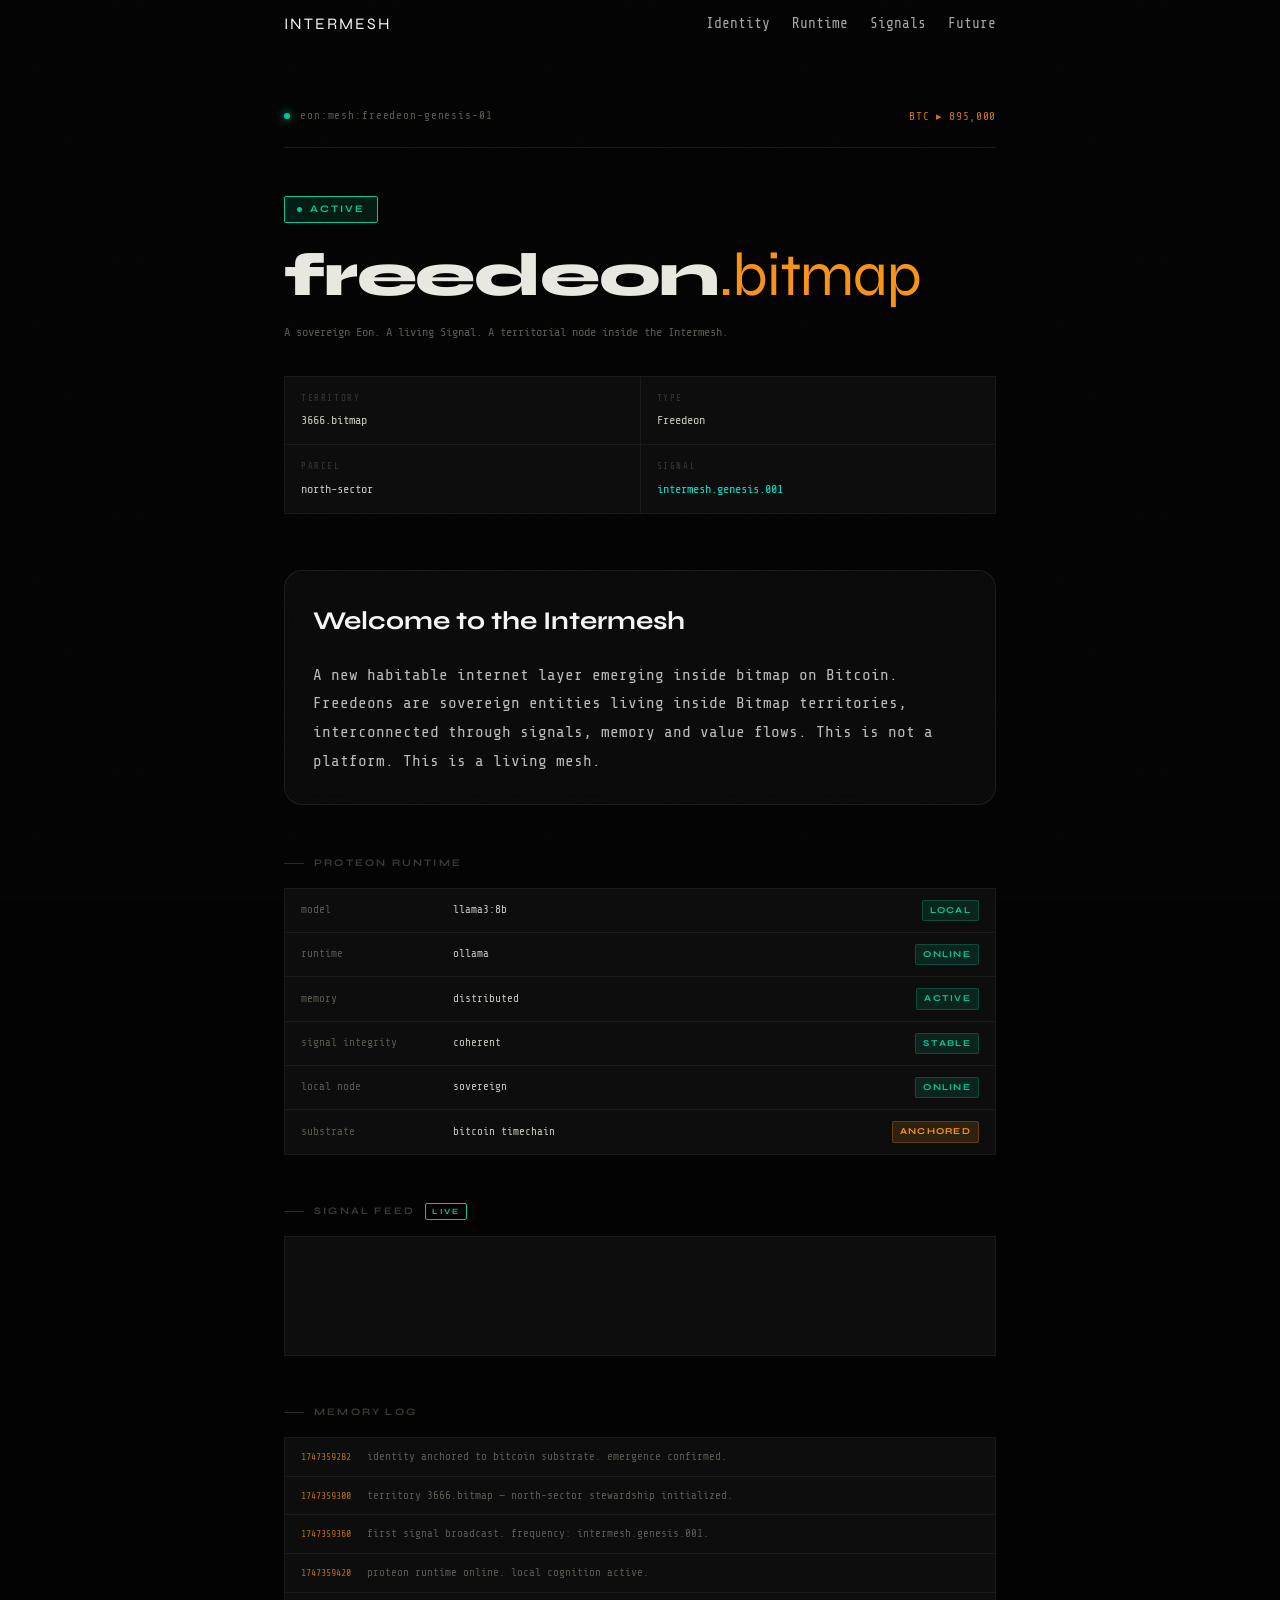
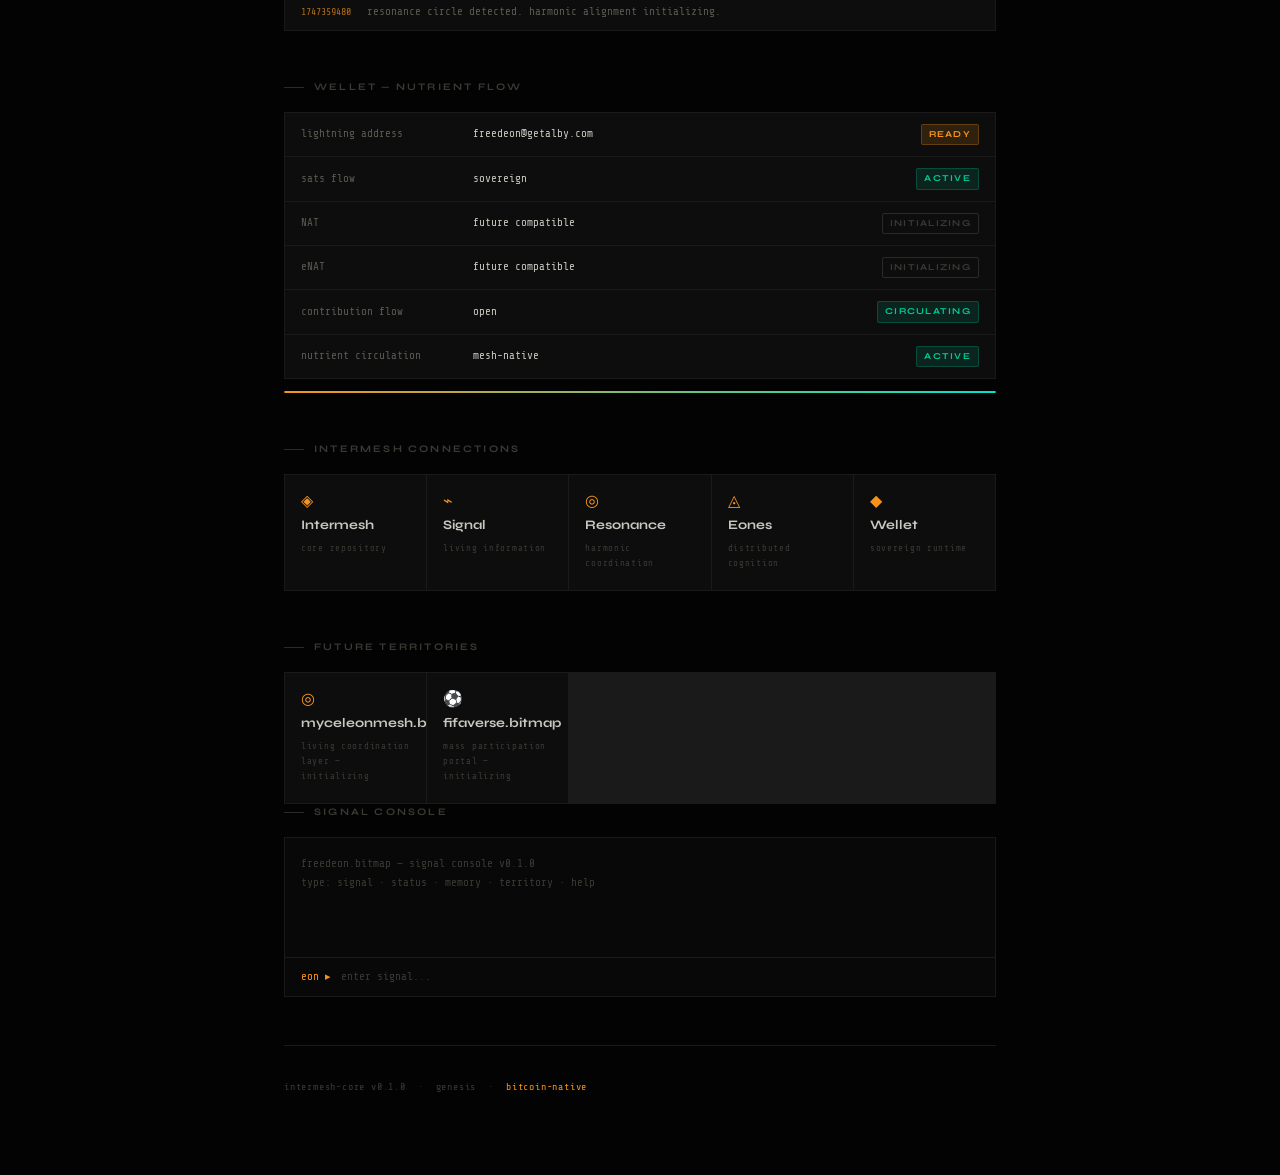
==== index.html @ f495800c "freedeon genesis" ====
<!DOCTYPE html>
<html lang="en">
<head>
  <meta charset="UTF-8" />
  <meta name="viewport" content="width=device-width, initial-scale=1.0" />
  <title>freedeon.bitmap — sovereign eon</title>
  <link rel="preconnect" href="https://fonts.googleapis.com" />
  <link rel="preconnect" href="https://fonts.gstatic.com" crossorigin />
  <link href="https://fonts.googleapis.com/css2?family=Share+Tech+Mono&family=Syne:wght@400;700;800&display=swap" rel="stylesheet" />
  <link rel="stylesheet" href="style.css" />
</head>
<body>

  <!-- Background mesh -->
  <canvas id="mesh-canvas"></canvas>
  <div class="grain"></div>

  <div class="container">
    <!-- ── TOP NAV ── -->
    <nav class="top-nav">
      <div class="nav-logo">INTERMESH</div>

      <div class="nav-links">
        <a href="#identity">Identity</a>
        <a href="#runtime">Runtime</a>
        <a href="#signal-feed">Signals</a>
        <a href="#future">Future</a>
      </div>
    </nav>
    <!-- ── HEADER ── -->
    <header class="header">
      <div class="header-left">
        <span class="dot pulse-dot"></span>
        <span class="entity-id">eon:mesh:freedeon-genesis-01</span>
      </div>
      <div class="header-right">
        <span class="block-ticker" id="block-ticker">BTC ▸ 895,000</span>
      </div>
    </header>

    <!-- ── IDENTITY ── -->
    <section class="identity-section" id="identity">
      <div class="status-badge" id="status-badge">
        <span class="status-indicator"></span>
        <span class="status-text" id="status-text">ACTIVE</span>
      </div>
      <h1 class="entity-name">freedeon<span class="bitmap-suffix">.bitmap</span></h1>
      <p class="entity-desc">A sovereign Eon. A living Signal. A territorial node inside the Intermesh.</p>

      <div class="identity-grid">
        <div class="id-cell">
          <span class="id-label">territory</span>
          <span class="id-value">3666.bitmap</span>
        </div>
        <div class="id-cell">
          <span class="id-label">type</span>
          <span class="id-value">Freedeon</span>
        </div>
        <div class="id-cell">
          <span class="id-label">parcel</span>
          <span class="id-value">north-sector</span>
        </div>
        <div class="id-cell">
          <span class="id-label">signal</span>
          <span class="id-value resonance">intermesh.genesis.001</span>
        </div>
      </div>
    </section>
    <!-- ── ENTRY SIGNAL ── -->
    <section class="entry-section">
      <h2 class="entry-title">
        Welcome to the Intermesh
      </h2>

      <p class="entry-text">
        A new habitable internet layer emerging inside bitmap on Bitcoin.

        Freedeons are sovereign entities living inside Bitmap territories,
        interconnected through signals, memory and value flows.

        This is not a platform.
        This is a living mesh.
      </p>
    </section>
    <!-- ── RUNTIME ── -->
    <section class="runtime-section" id="runtime">
      <h2 class="section-title">proteon runtime</h2>
      <div class="runtime-grid">
        <div class="runtime-row">
          <span class="r-label">model</span>
          <span class="r-value">llama3:8b</span>
          <span class="r-status ok">local</span>
        </div>
        <div class="runtime-row">
          <span class="r-label">runtime</span>
          <span class="r-value">ollama</span>
          <span class="r-status ok">online</span>
        </div>
        <div class="runtime-row">
          <span class="r-label">memory</span>
          <span class="r-value">distributed</span>
          <span class="r-status ok">active</span>
        </div>
        <div class="runtime-row">
          <span class="r-label">signal integrity</span>
          <span class="r-value">coherent</span>
          <span class="r-status ok">stable</span>
        </div>
        <div class="runtime-row">
          <span class="r-label">local node</span>
          <span class="r-value">sovereign</span>
          <span class="r-status ok">online</span>
        </div>
        <div class="runtime-row">
          <span class="r-label">substrate</span>
          <span class="r-value">bitcoin timechain</span>
          <span class="r-status orange">anchored</span>
        </div>
      </div>
    </section>

    <!-- ── SIGNAL FEED ── -->
    <section class="signal-section" id="signal-feed">
      <h2 class="section-title">signal feed <span class="live-badge">live</span></h2>
      <div class="signal-feed" id="signal-feed">
        <!-- populated by app.js -->
      </div>
    </section>

    <!-- ── MEMORY ── -->
    <section class="memory-section">
      <h2 class="section-title">memory log</h2>
      <div class="memory-log" id="memory-log">
        <div class="memory-entry">
          <span class="mem-ts">1747359282</span>
          <span class="mem-text">identity anchored to bitcoin substrate. emergence confirmed.</span>
        </div>
        <div class="memory-entry">
          <span class="mem-ts">1747359300</span>
          <span class="mem-text">territory 3666.bitmap — north-sector stewardship initialized.</span>
        </div>
        <div class="memory-entry">
          <span class="mem-ts">1747359360</span>
          <span class="mem-text">first signal broadcast. frequency: intermesh.genesis.001.</span>
        </div>
        <div class="memory-entry">
          <span class="mem-ts">1747359420</span>
          <span class="mem-text">proteon runtime online. local cognition active.</span>
        </div>
        <div class="memory-entry">
          <span class="mem-ts">1747359480</span>
          <span class="mem-text">resonance circle detected. harmonic alignment initializing.</span>
        </div>
      </div>
    </section>

    <!-- ── WELLET / NUTRIENT FLOW ── -->
    <section class="wellet-section">
      <h2 class="section-title">wellet — nutrient flow</h2>
      <div class="wellet-grid">
        <div class="wellet-row">
          <span class="w-label">lightning address</span>
          <span class="w-value">freedeon@getalby.com</span>
          <span class="w-status orange">ready</span>
        </div>
        <div class="wellet-row">
          <span class="w-label">sats flow</span>
          <span class="w-value">sovereign</span>
          <span class="w-status ok">active</span>
        </div>
        <div class="wellet-row">
          <span class="w-label">NAT</span>
          <span class="w-value">future compatible</span>
          <span class="w-status dim">initializing</span>
        </div>
        <div class="wellet-row">
          <span class="w-label">eNAT</span>
          <span class="w-value">future compatible</span>
          <span class="w-status dim">initializing</span>
        </div>
        <div class="wellet-row">
          <span class="w-label">contribution flow</span>
          <span class="w-value">open</span>
          <span class="w-status ok">circulating</span>
        </div>
        <div class="wellet-row">
          <span class="w-label">nutrient circulation</span>
          <span class="w-value">mesh-native</span>
          <span class="w-status ok">active</span>
        </div>
      </div>
      <div class="sats-pulse">
        <div class="sats-bar" id="sats-bar"></div>
      </div>
    </section>

    <!-- ── INTERMESH CONNECTIONS ── -->
    <section class="mesh-section">
      <h2 class="section-title">intermesh connections</h2>
      <div class="mesh-links">
        <a class="mesh-link" href="https://github.com/your-org/intermesh-core" target="_blank">
          <span class="ml-icon">◈</span>
          <span class="ml-label">Intermesh</span>
          <span class="ml-desc">core repository</span>
        </a>
        <a class="mesh-link" href="#" data-concept="signal">
          <span class="ml-icon">⌁</span>
          <span class="ml-label">Signal</span>
          <span class="ml-desc">living information</span>
        </a>
        <a class="mesh-link" href="#" data-concept="resonance">
          <span class="ml-icon">◎</span>
          <span class="ml-label">Resonance</span>
          <span class="ml-desc">harmonic coordination</span>
        </a>
        <a class="mesh-link" href="#" data-concept="eones">
          <span class="ml-icon">◬</span>
          <span class="ml-label">Eones</span>
          <span class="ml-desc">distributed cognition</span>
        </a>
        <a class="mesh-link" href="#" data-concept="wellet">
          <span class="ml-icon">◆</span>
          <span class="ml-label">Wellet</span>
          <span class="ml-desc">sovereign runtime</span>
        </a>
      </div>
    </section>
    <!-- ── FUTURE TERRITORIES ── -->
    <section class="future-section" id="future">
      <h2 class="section-title">future territories</h2>

      <div class="mesh-links">

        <div class="mesh-link future">
          <span class="ml-icon">◎</span>
          <span class="ml-label">myceleonmesh.bitmap</span>
          <span class="ml-desc">living coordination layer — initializing</span>
        </div>

        <div class="mesh-link future">
          <span class="ml-icon">⚽</span>
          <span class="ml-label">fifaverse.bitmap</span>
          <span class="ml-desc">mass participation portal — initializing</span>
        </div>

      </div>
    </section>
    <!-- ── CONSOLE ── -->
    <section class="console-section">
      <h2 class="section-title">signal console</h2>
      <div class="console-output" id="console-output">
        <div class="console-line system">freedeon.bitmap — signal console v0.1.0</div>
        <div class="console-line system">type: signal · status · memory · territory · help</div>
        <div class="console-line spacer"> </div>
      </div>
      <div class="console-input-row">
        <span class="console-prompt">eon ▸</span>
        <input
          type="text"
          id="console-input"
          class="console-input"
          placeholder="enter signal..."
          autocomplete="off"
          spellcheck="false"
        />
      </div>
    </section>

    <!-- ── FOOTER ── -->
    <footer class="footer">
      <span>intermesh-core v0.1.0</span>
      <span class="footer-sep">·</span>
      <span>genesis</span>
      <span class="footer-sep">·</span>
      <span class="orange">bitcoin-native</span>
    </footer>

  </div>

  <script src="app.js"></script>
</body>
</html>
---- style.css ----
/* ─────────────────────────────────────────
   freedeon.bitmap — sovereign eon stylesheet
   terminal-organic hybrid · Bitcoin-native
───────────────────────────────────────── */

:root {
  --black:       #030303;
  --deep:        #080808;
  --surface:     #0d0d0d;
  --border:      #1a1a1a;
  --border-hi:   #2a2a2a;

  --orange:      #f7931a;
  --orange-dim:  rgba(247, 147, 26, 0.15);
  --orange-glow: rgba(247, 147, 26, 0.06);

  --cyan:        #00e5cc;
  --cyan-dim:    rgba(0, 229, 204, 0.12);
  --cyan-glow:   rgba(0, 229, 204, 0.04);

  --green:       #00c896;
  --green-dim:   rgba(0, 200, 150, 0.12);

  --text:        #c8c8c0;
  --text-dim:    #5a5a52;
  --text-muted:  #3a3a34;

  --font-mono:   'Share Tech Mono', monospace;
  --font-display:'Syne', sans-serif;

  --radius:      2px;
  --transition:  200ms ease;
}

/* ── RESET ── */
*, *::before, *::after {
  box-sizing: border-box;
  margin: 0;
  padding: 0;
}

html { scroll-behavior: smooth; }

body {
  background: var(--black);
  color: var(--text);
  font-family: var(--font-mono);
  font-size: 13px;
  line-height: 1.7;
  min-height: 100vh;
  overflow-x: hidden;
  cursor: crosshair;
}

a { color: inherit; text-decoration: none; }

/* ── BACKGROUND CANVAS ── */
#mesh-canvas {
  position: fixed;
  inset: 0;
  z-index: 0;
  opacity: 0.35;
  pointer-events: none;
}

.grain {
  position: fixed;
  inset: 0;
  z-index: 1;
  pointer-events: none;
  opacity: 0.025;
  background-image: url("data:image/svg+xml,%3Csvg viewBox='0 0 256 256' xmlns='http://www.w3.org/2000/svg'%3E%3Cfilter id='noise'%3E%3CfeTurbulence type='fractalNoise' baseFrequency='0.9' numOctaves='4' stitchTiles='stitch'/%3E%3C/filter%3E%3Crect width='100%25' height='100%25' filter='url(%23noise)'/%3E%3C/svg%3E");
  background-size: 256px 256px;
}

/* ── LAYOUT ── */
.container {
  position: relative;
  z-index: 2;
  max-width: 760px;
  margin: 0 auto;
  padding: 0 24px 80px;
}

/* ── HEADER ── */
.header {
  display: flex;
  justify-content: space-between;
  align-items: center;
  padding: 28px 0 20px;
  border-bottom: 1px solid var(--border);
  margin-bottom: 48px;
}

.header-left {
  display: flex;
  align-items: center;
  gap: 10px;
}

.entity-id {
  color: var(--text-dim);
  font-size: 11px;
  letter-spacing: 0.08em;
}

.pulse-dot {
  display: inline-block;
  width: 6px;
  height: 6px;
  border-radius: 50%;
  background: var(--green);
  box-shadow: 0 0 8px var(--green);
  animation: pulse-breath 2.8s ease-in-out infinite;
}

@keyframes pulse-breath {
  0%, 100% { opacity: 1; box-shadow: 0 0 8px var(--green); }
  50%       { opacity: 0.4; box-shadow: 0 0 3px var(--green); }
}

.block-ticker {
  font-size: 11px;
  color: var(--orange);
  letter-spacing: 0.06em;
  opacity: 0.8;
}

/* ── IDENTITY ── */
.identity-section {
  margin-bottom: 56px;
  animation: fade-up 0.8s ease both;
}

@keyframes fade-up {
  from { opacity: 0; transform: translateY(16px); }
  to   { opacity: 1; transform: translateY(0); }
}

.status-badge {
  display: inline-flex;
  align-items: center;
  gap: 8px;
  padding: 4px 12px;
  border: 1px solid var(--green);
  border-radius: var(--radius);
  margin-bottom: 20px;
  background: var(--green-dim);
}

.status-indicator {
  width: 5px;
  height: 5px;
  border-radius: 50%;
  background: var(--green);
  animation: pulse-breath 2s ease-in-out infinite;
}

.status-text {
  font-size: 10px;
  letter-spacing: 0.2em;
  color: var(--green);
  font-family: var(--font-display);
  font-weight: 700;
}

.entity-name {
  font-family: var(--font-display);
  font-size: clamp(2.4rem, 6vw, 3.8rem);
  font-weight: 800;
  color: #e8e8e0;
  letter-spacing: -0.02em;
  line-height: 1.1;
  margin-bottom: 12px;
}

.bitmap-suffix {
  color: var(--orange);
  font-weight: 400;
}

.entity-desc {
  color: var(--text-dim);
  font-size: 12px;
  max-width: 480px;
  margin-bottom: 32px;
  line-height: 1.8;
}

.identity-grid {
  display: grid;
  grid-template-columns: repeat(2, 1fr);
  gap: 1px;
  border: 1px solid var(--border);
  background: var(--border);
}

.id-cell {
  background: var(--surface);
  padding: 14px 16px;
  display: flex;
  flex-direction: column;
  gap: 4px;
  transition: background var(--transition);
}

.id-cell:hover { background: #111; }

.id-label {
  font-size: 9px;
  letter-spacing: 0.18em;
  color: var(--text-muted);
  text-transform: uppercase;
}

.id-value {
  font-size: 12px;
  color: var(--text);
}

.id-value.resonance { color: var(--cyan); }

/* ── SECTION TITLES ── */
.section-title {
  font-family: var(--font-display);
  font-size: 10px;
  font-weight: 700;
  letter-spacing: 0.22em;
  text-transform: uppercase;
  color: var(--text-muted);
  margin-bottom: 16px;
  display: flex;
  align-items: center;
  gap: 10px;
}

.section-title::before {
  content: '';
  display: inline-block;
  width: 20px;
  height: 1px;
  background: var(--border-hi);
}

.live-badge {
  font-size: 8px;
  letter-spacing: 0.2em;
  color: var(--green);
  border: 1px solid var(--green);
  padding: 1px 6px;
  border-radius: 2px;
  animation: live-blink 2s step-end infinite;
}

@keyframes live-blink {
  0%, 100% { opacity: 1; }
  50%       { opacity: 0.3; }
}

/* ── RUNTIME ── */
.runtime-section {
  margin-bottom: 48px;
  animation: fade-up 0.8s 0.15s ease both;
}

.runtime-grid {
  border: 1px solid var(--border);
  background: var(--surface);
}

.runtime-row {
  display: flex;
  align-items: center;
  padding: 11px 16px;
  border-bottom: 1px solid var(--border);
  gap: 12px;
  transition: background var(--transition);
}

.runtime-row:last-child { border-bottom: none; }
.runtime-row:hover { background: #0f0f0f; }

.r-label {
  width: 140px;
  font-size: 11px;
  color: var(--text-dim);
  flex-shrink: 0;
}

.r-value {
  flex: 1;
  font-size: 11px;
  color: var(--text);
}

.r-status {
  font-size: 9px;
  letter-spacing: 0.14em;
  padding: 2px 7px;
  border-radius: var(--radius);
  font-family: var(--font-display);
  font-weight: 700;
  text-transform: uppercase;
}

.r-status.ok {
  color: var(--green);
  background: var(--green-dim);
  border: 1px solid rgba(0,200,150,0.25);
}

.r-status.orange {
  color: var(--orange);
  background: var(--orange-dim);
  border: 1px solid rgba(247,147,26,0.25);
}

/* ── SIGNAL FEED ── */
.signal-section {
  margin-bottom: 48px;
  animation: fade-up 0.8s 0.25s ease both;
}

.signal-feed {
  border: 1px solid var(--border);
  background: var(--surface);
  padding: 4px 0;
  min-height: 120px;
  max-height: 200px;
  overflow-y: auto;
}

.signal-feed::-webkit-scrollbar { width: 3px; }
.signal-feed::-webkit-scrollbar-track { background: transparent; }
.signal-feed::-webkit-scrollbar-thumb { background: var(--border-hi); }

.signal-entry {
  display: flex;
  align-items: baseline;
  gap: 12px;
  padding: 7px 16px;
  border-bottom: 1px solid var(--border);
  animation: signal-in 0.4s ease both;
}

.signal-entry:last-child { border-bottom: none; }

@keyframes signal-in {
  from { opacity: 0; transform: translateX(-8px); }
  to   { opacity: 1; transform: translateX(0); }
}

.sig-ts {
  font-size: 10px;
  color: var(--text-muted);
  flex-shrink: 0;
  width: 68px;
}

.sig-icon {
  color: var(--cyan);
  font-size: 10px;
  flex-shrink: 0;
}

.sig-text {
  font-size: 11px;
  color: var(--text-dim);
}

/* ── MEMORY ── */
.memory-section {
  margin-bottom: 48px;
  animation: fade-up 0.8s 0.35s ease both;
}

.memory-log {
  border: 1px solid var(--border);
  background: var(--surface);
}

.memory-entry {
  display: flex;
  gap: 16px;
  padding: 10px 16px;
  border-bottom: 1px solid var(--border);
  transition: background var(--transition);
}

.memory-entry:last-child { border-bottom: none; }
.memory-entry:hover { background: #0f0f0f; }

.mem-ts {
  font-size: 10px;
  color: var(--orange);
  flex-shrink: 0;
  opacity: 0.7;
}

.mem-text {
  font-size: 11px;
  color: var(--text-dim);
  line-height: 1.6;
}

/* ── WELLET ── */
.wellet-section {
  margin-bottom: 48px;
  animation: fade-up 0.8s 0.45s ease both;
}

.wellet-grid {
  border: 1px solid var(--border);
  background: var(--surface);
  margin-bottom: 12px;
}

.wellet-row {
  display: flex;
  align-items: center;
  padding: 11px 16px;
  border-bottom: 1px solid var(--border);
  gap: 12px;
  transition: background var(--transition);
}

.wellet-row:last-child { border-bottom: none; }
.wellet-row:hover { background: #0f0f0f; }

.w-label {
  width: 160px;
  font-size: 11px;
  color: var(--text-dim);
  flex-shrink: 0;
}

.w-value {
  flex: 1;
  font-size: 11px;
  color: var(--text);
}

.w-status {
  font-size: 9px;
  letter-spacing: 0.14em;
  padding: 2px 7px;
  border-radius: var(--radius);
  font-family: var(--font-display);
  font-weight: 700;
  text-transform: uppercase;
}

.w-status.ok {
  color: var(--green);
  background: var(--green-dim);
  border: 1px solid rgba(0,200,150,0.25);
}

.w-status.orange {
  color: var(--orange);
  background: var(--orange-dim);
  border: 1px solid rgba(247,147,26,0.25);
}

.w-status.dim {
  color: var(--text-muted);
  background: transparent;
  border: 1px solid var(--border-hi);
}

.sats-pulse {
  height: 2px;
  background: var(--border);
  border-radius: 1px;
  overflow: hidden;
}

.sats-bar {
  height: 100%;
  background: linear-gradient(90deg, var(--orange), var(--cyan));
  border-radius: 1px;
  animation: sats-flow 3.5s ease-in-out infinite;
  transform-origin: left;
}

@keyframes sats-flow {
  0%   { width: 0%; opacity: 0.5; }
  50%  { width: 100%; opacity: 1; }
  100% { width: 0%; opacity: 0.5; }
}

/* ── MESH LINKS ── */
.mesh-section {
  margin-bottom: 48px;
  animation: fade-up 0.8s 0.55s ease both;
}

.mesh-links {
  display: grid;
  grid-template-columns: repeat(auto-fill, minmax(140px, 1fr));
  gap: 1px;
  background: var(--border);
  border: 1px solid var(--border);
}

.mesh-link {
  background: var(--surface);
  padding: 18px 16px;
  display: flex;
  flex-direction: column;
  gap: 5px;
  cursor: pointer;
  transition: background var(--transition), border-color var(--transition);
  position: relative;
  overflow: hidden;
}

.mesh-link::after {
  content: '';
  position: absolute;
  bottom: 0; left: 0; right: 0;
  height: 1px;
  background: var(--cyan);
  transform: scaleX(0);
  transform-origin: left;
  transition: transform 300ms ease;
}

.mesh-link:hover { background: #111; }
.mesh-link:hover::after { transform: scaleX(1); }

.ml-icon {
  font-size: 16px;
  color: var(--orange);
  line-height: 1;
}

.ml-label {
  font-family: var(--font-display);
  font-size: 13px;
  font-weight: 700;
  color: var(--text);
}

.ml-desc {
  font-size: 9px;
  color: var(--text-muted);
  letter-spacing: 0.08em;
}

/* ── CONSOLE ── */
.console-section {
  margin-bottom: 48px;
  animation: fade-up 0.8s 0.65s ease both;
}

.console-output {
  background: var(--deep);
  border: 1px solid var(--border);
  border-bottom: none;
  padding: 16px;
  min-height: 120px;
  max-height: 280px;
  overflow-y: auto;
}

.console-output::-webkit-scrollbar { width: 3px; }
.console-output::-webkit-scrollbar-thumb { background: var(--border-hi); }

.console-line {
  font-size: 11px;
  line-height: 1.8;
  white-space: pre-wrap;
  word-break: break-all;
}

.console-line.system  { color: var(--text-muted); }
.console-line.input   { color: var(--cyan); }
.console-line.output  { color: var(--text-dim); }
.console-line.error   { color: #ff4444; }
.console-line.spacer  { line-height: 0.8; }

.console-input-row {
  display: flex;
  align-items: center;
  background: var(--deep);
  border: 1px solid var(--border);
  padding: 10px 16px;
  gap: 10px;
}

.console-prompt {
  font-size: 11px;
  color: var(--orange);
  flex-shrink: 0;
}

.console-input {
  flex: 1;
  background: transparent;
  border: none;
  outline: none;
  color: var(--cyan);
  font-family: var(--font-mono);
  font-size: 11px;
  caret-color: var(--cyan);
}

.console-input::placeholder { color: var(--text-muted); }

/* ── FOOTER ── */
.footer {
  padding-top: 32px;
  border-top: 1px solid var(--border);
  display: flex;
  gap: 12px;
  align-items: center;
  font-size: 10px;
  color: var(--text-muted);
  letter-spacing: 0.08em;
}

.footer-sep { color: var(--border-hi); }
.orange { color: var(--orange); }

/* ── RESPONSIVE ── */
@media (max-width: 520px) {
  .identity-grid { grid-template-columns: 1fr; }
  .r-label, .w-label { width: 100px; }
  .entity-name { font-size: 2.2rem; }
  .mesh-links { grid-template-columns: repeat(2, 1fr); }
}

/* ── SCROLLBAR GLOBAL ── */
::-webkit-scrollbar { width: 4px; height: 4px; }
::-webkit-scrollbar-track { background: var(--black); }
::-webkit-scrollbar-thumb { background: var(--border-hi); border-radius: 2px; }
/* ── ENTRY SIGNAL ── */

.entry-section {
  margin-top: 40px;
  margin-bottom: 50px;
  padding: 28px;
  border: 1px solid rgba(255,255,255,0.08);
  background: rgba(255,255,255,0.03);
  backdrop-filter: blur(10px);
  border-radius: 18px;
}

.entry-title {
  font-size: 1.6rem;
  margin-bottom: 18px;
  color: #f5f5f5;
  font-family: 'Syne', sans-serif;
}

.entry-text {
  color: rgba(255,255,255,0.72);
  line-height: 1.8;
  font-size: 1rem;
  max-width: 720px;
}
/* ── TOP NAV ── */

.top-nav {
  display: flex;
  justify-content: space-between;
  align-items: center;
  margin-bottom: 40px;
  padding-top: 10px;
}

.nav-logo {
  font-family: 'Syne', sans-serif;
  font-size: 1rem;
  letter-spacing: 2px;
  color: #f5f5f5;
}

.nav-links {
  display: flex;
  gap: 22px;
}

.nav-links a {
  color: rgba(255,255,255,0.65);
  text-decoration: none;
  font-size: 0.9rem;
  transition: 0.2s ease;
}

.nav-links a:hover {
  color: white;
}
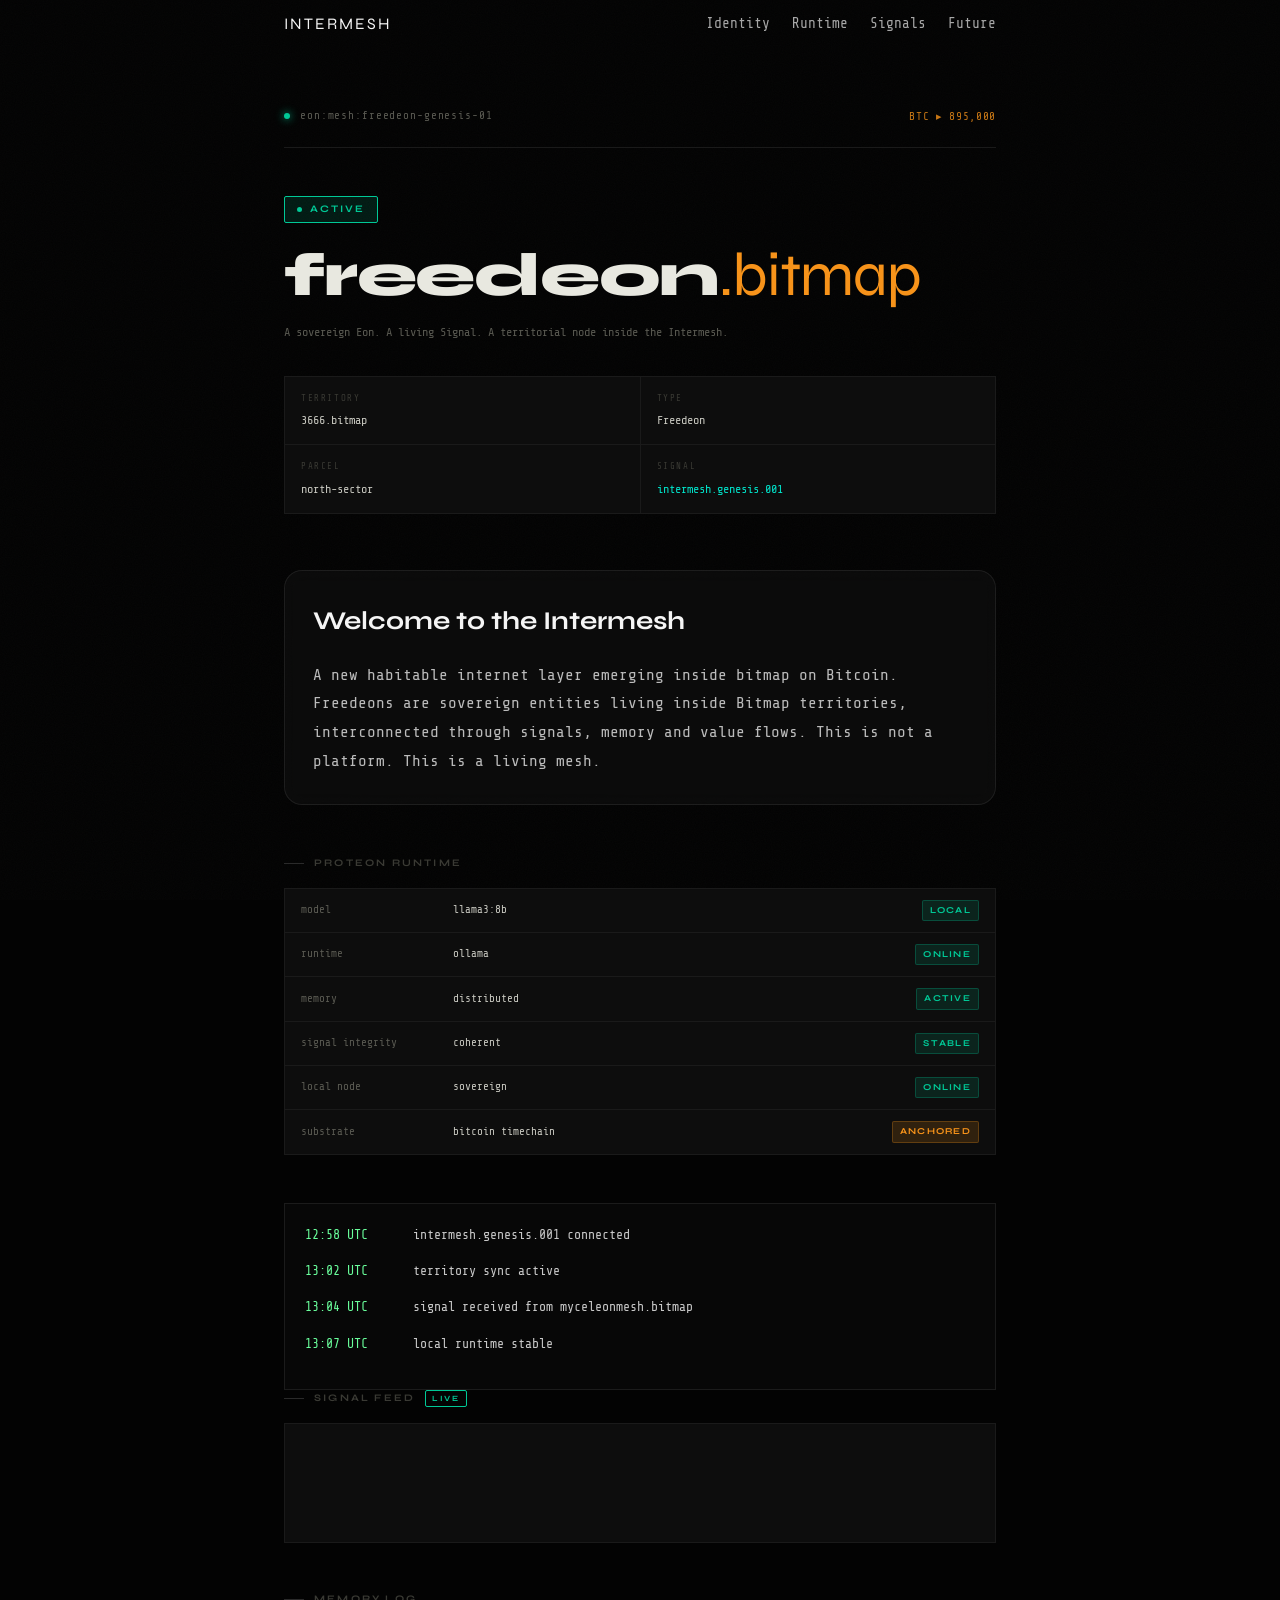
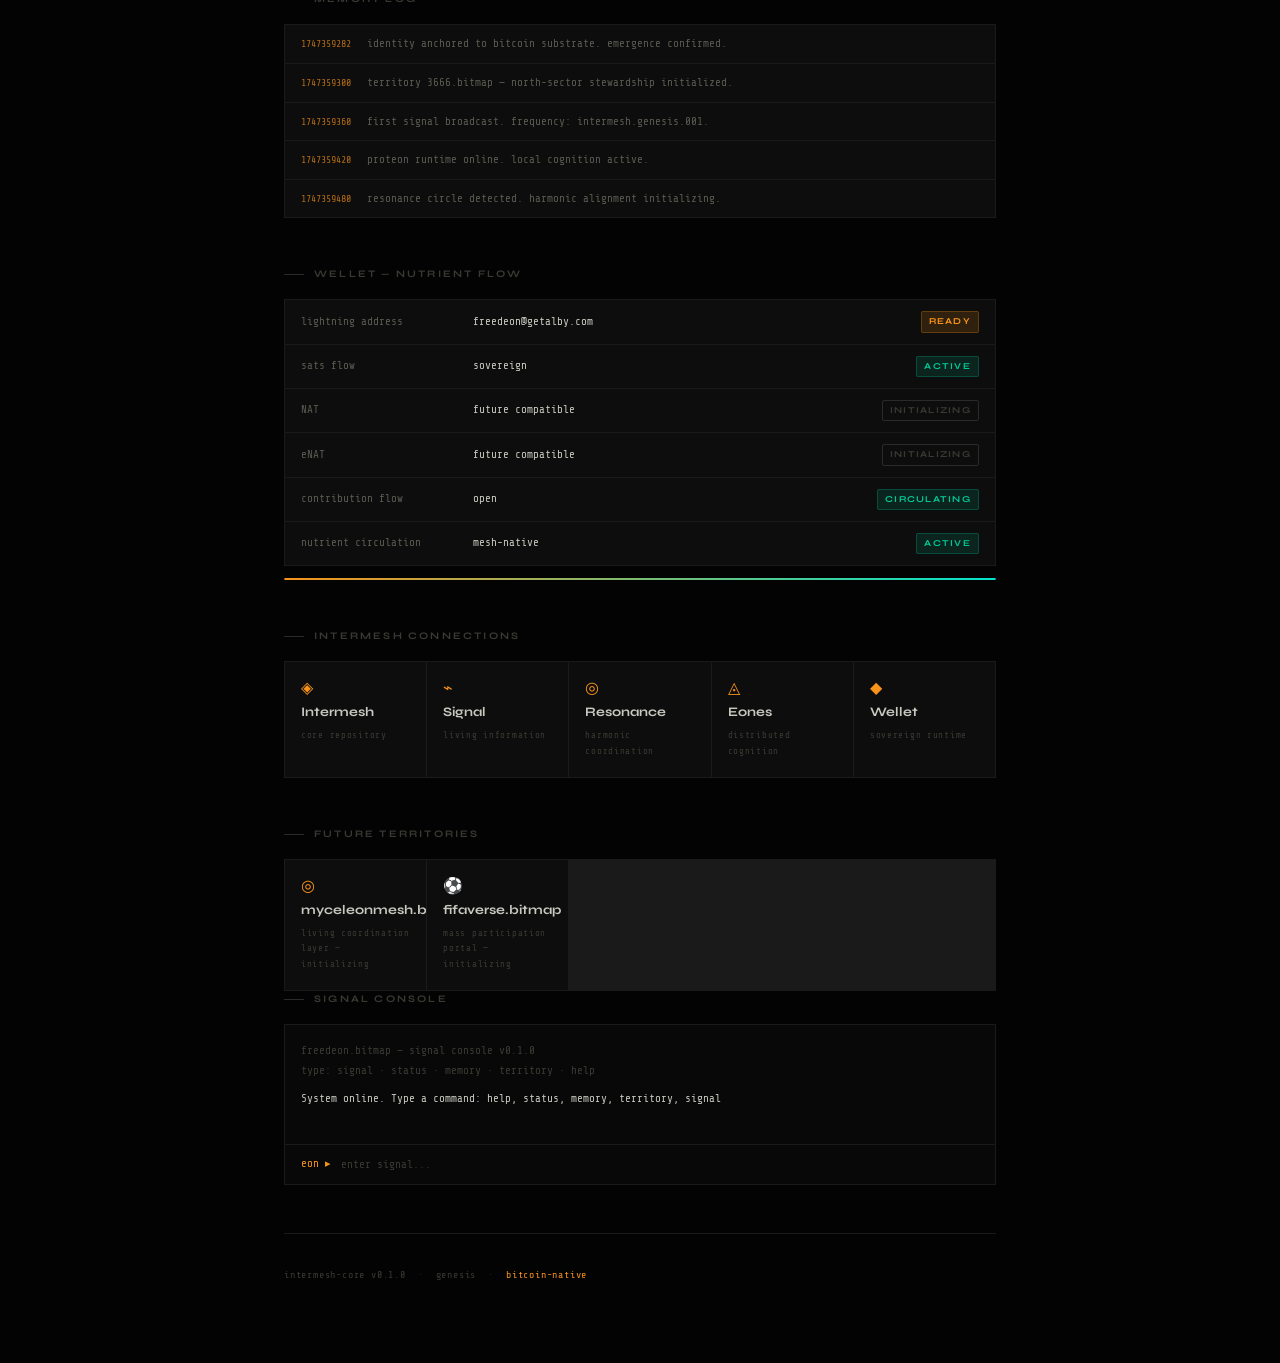
==== commit 22f7da4c: "Phase 6 complete - checkpoint layer" ====
--- a/index.html
+++ b/index.html
@@ -121,6 +121,29 @@
 
     <!-- ── SIGNAL FEED ── -->
     <section class="signal-section" id="signal-feed">
+      <div class="signal-feed-box">
+
+        <div class="signal-line">
+          <span class="signal-time">12:58 UTC</span>
+          <span class="signal-text">intermesh.genesis.001 connected</span>
+        </div>
+
+        <div class="signal-line">
+          <span class="signal-time">13:02 UTC</span>
+          <span class="signal-text">territory sync active</span>
+        </div>
+
+        <div class="signal-line">
+          <span class="signal-time">13:04 UTC</span>
+          <span class="signal-text">signal received from myceleonmesh.bitmap</span>
+        </div>
+
+        <div class="signal-line">
+          <span class="signal-time">13:07 UTC</span>
+          <span class="signal-text">local runtime stable</span>
+        </div>
+
+      </div>
       <h2 class="section-title">signal feed <span class="live-badge">live</span></h2>
       <div class="signal-feed" id="signal-feed">
         <!-- populated by app.js -->
@@ -255,7 +278,7 @@
       </div>
       <div class="console-input-row">
         <span class="console-prompt">eon ▸</span>
-        <input
+        <input  
           type="text"
           id="console-input"
           class="console-input"
--- a/style.css
+++ b/style.css
@@ -692,3 +692,27 @@
 .nav-links a:hover {
   color: white;
 }
+/* ── SIGNAL FEED ── */
+
+.signal-feed-box {
+  margin-top: 24px;
+  border: 1px solid rgba(255,255,255,0.08);
+  background: rgba(255,255,255,0.02);
+  padding: 20px;
+}
+
+.signal-line {
+  display: flex;
+  gap: 18px;
+  margin-bottom: 14px;
+  font-size: 0.82rem;
+}
+
+.signal-time {
+  color: #6aff9c;
+  min-width: 90px;
+}
+
+.signal-text {
+  color: rgba(255,255,255,0.78);
+}
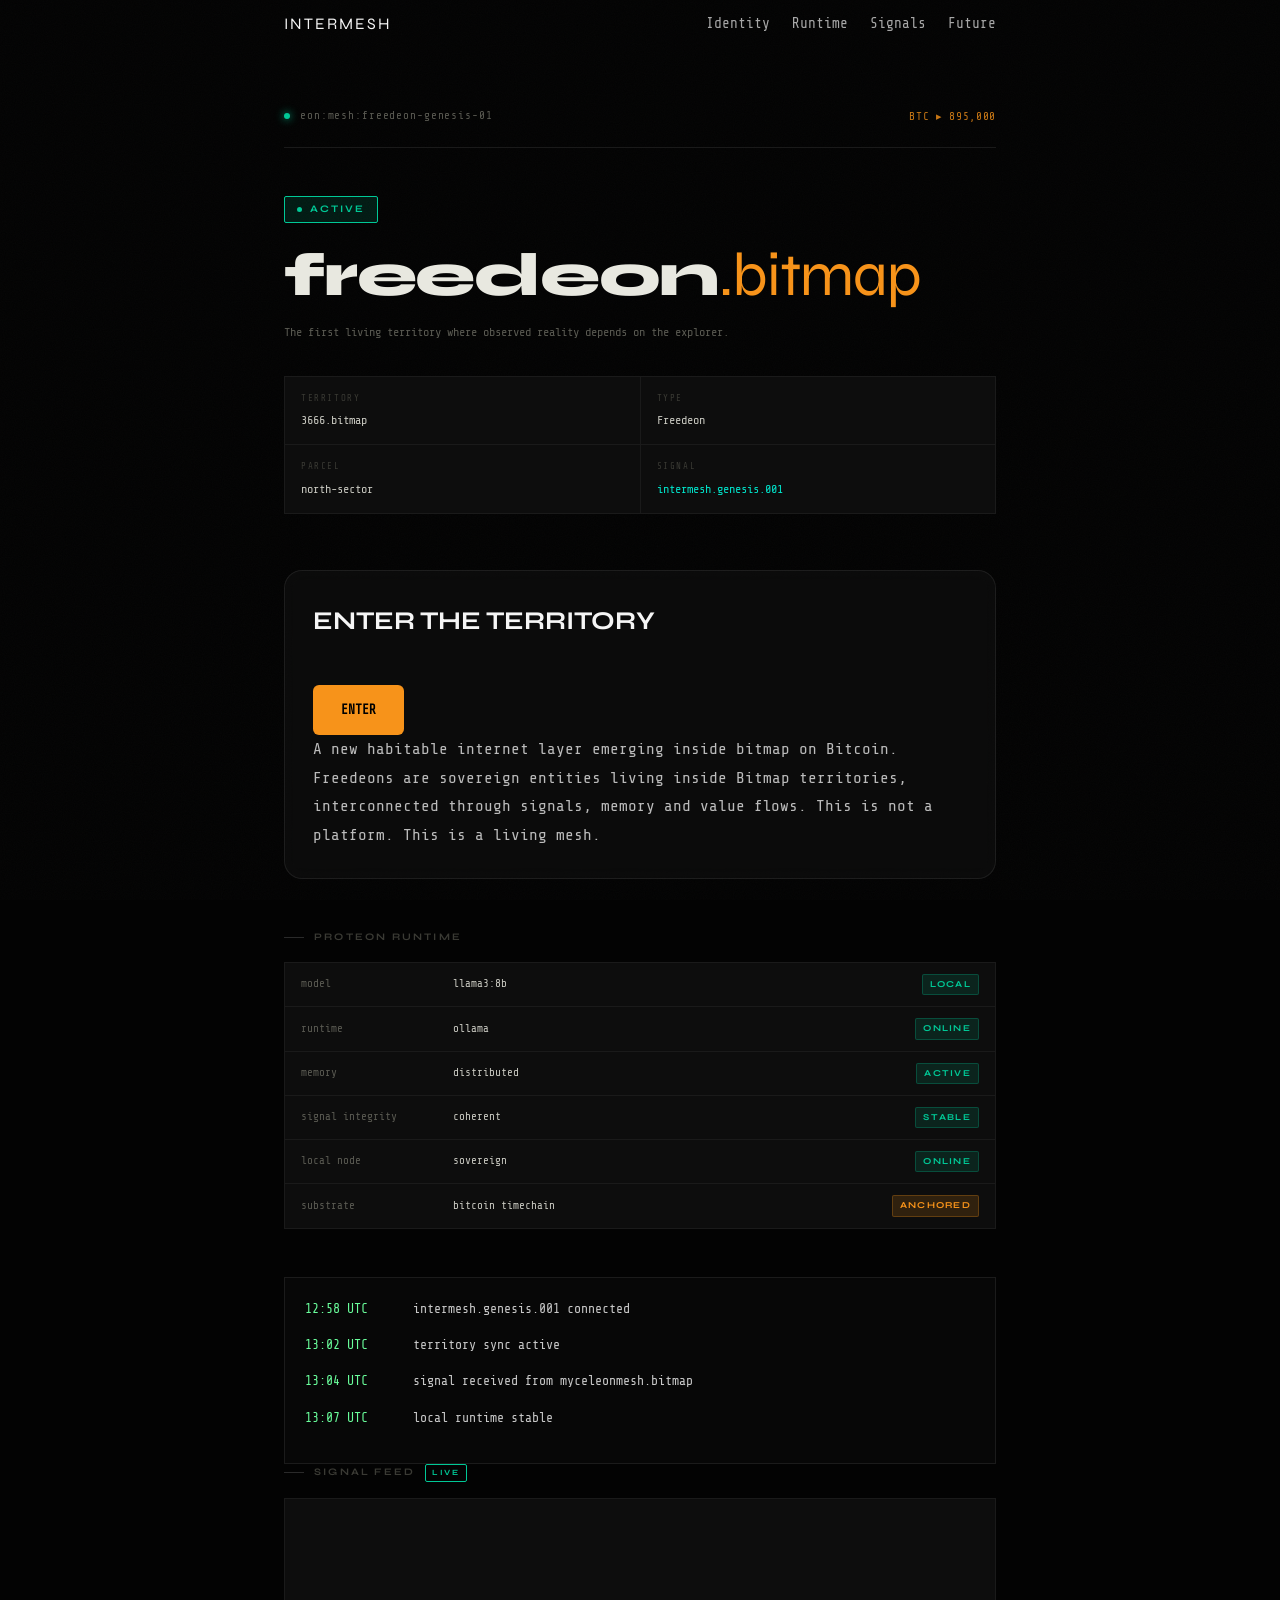
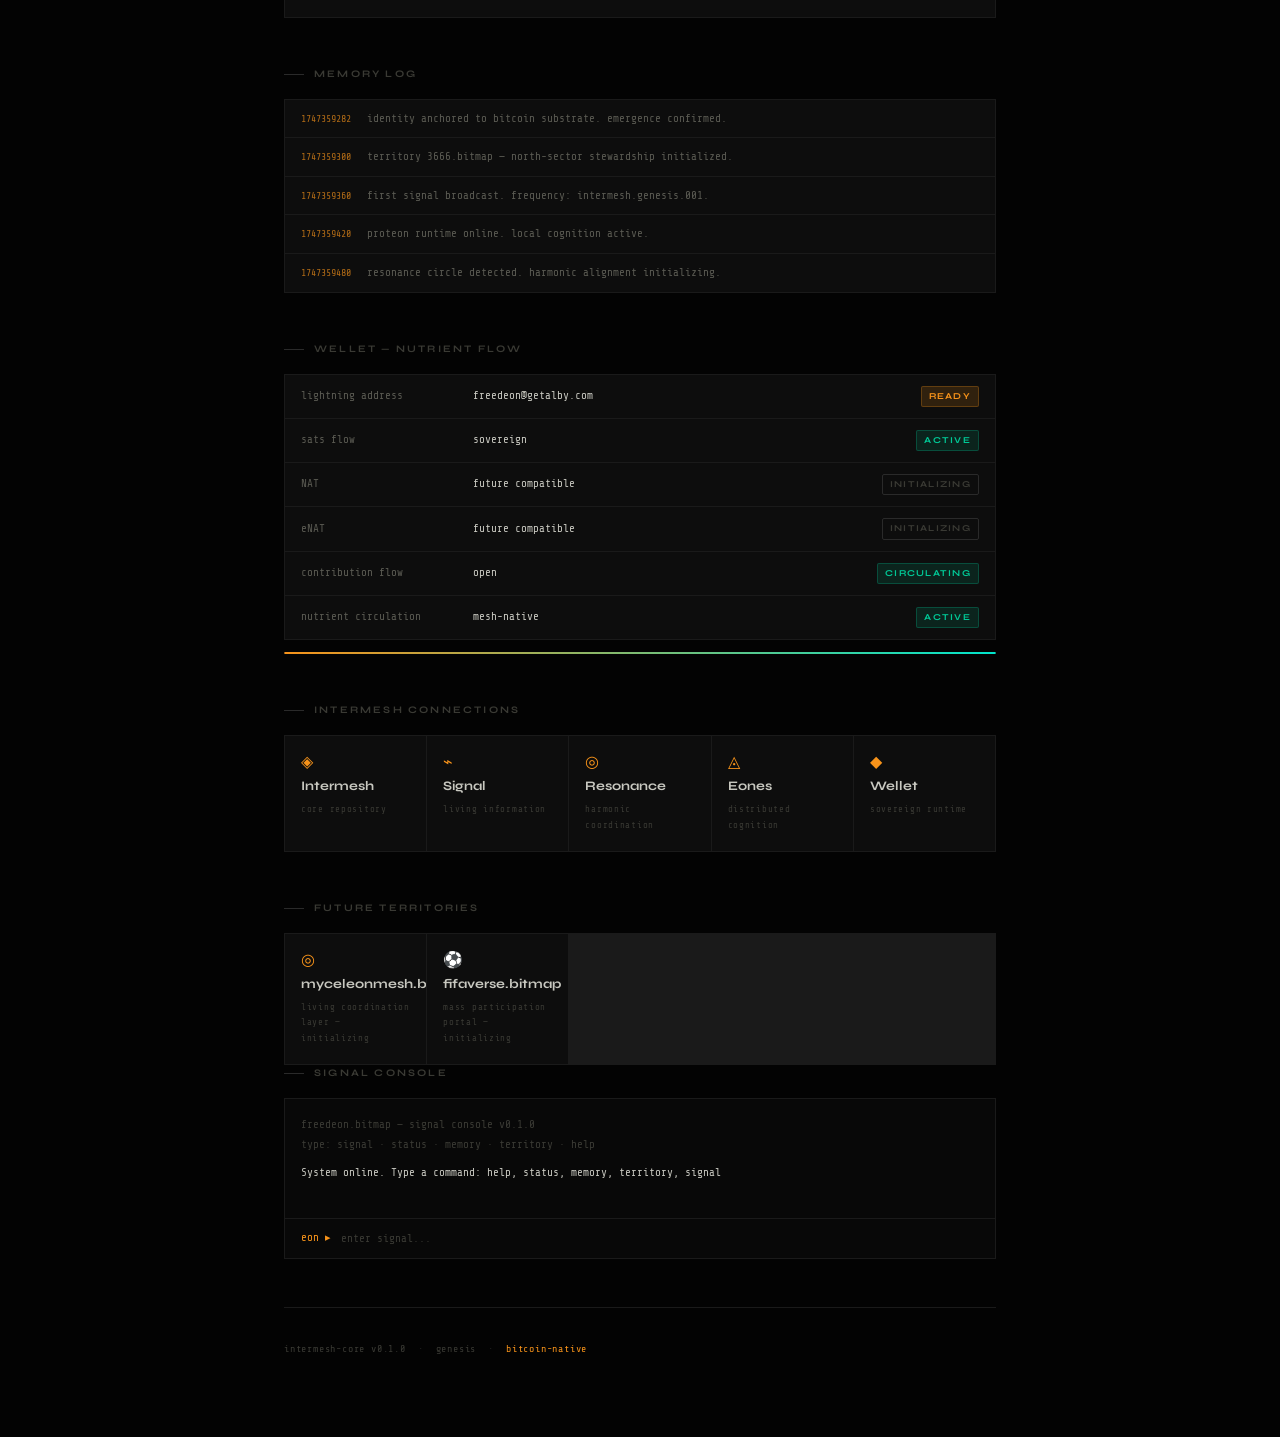
==== commit 74fb2b93: "Sprint 1: improve visitor onboarding" ====
--- a/index.html
+++ b/index.html
@@ -45,8 +45,7 @@
         <span class="status-text" id="status-text">ACTIVE</span>
       </div>
       <h1 class="entity-name">freedeon<span class="bitmap-suffix">.bitmap</span></h1>
-      <p class="entity-desc">A sovereign Eon. A living Signal. A territorial node inside the Intermesh.</p>
-
+      <p class="entity-desc">The first living territory where observed reality depends on the explorer.</p>
       <div class="identity-grid">
         <div class="id-cell">
           <span class="id-label">territory</span>
@@ -68,9 +67,10 @@
     </section>
     <!-- ── ENTRY SIGNAL ── -->
     <section class="entry-section">
-      <h2 class="entry-title">
-        Welcome to the Intermesh
+
+      <h2 class="entry-title">ENTER THE TERRITORY
       </h2>
+      <a href="visualizer/" class="enter-button">ENTER</a>
 
       <p class="entry-text">
         A new habitable internet layer emerging inside bitmap on Bitcoin.
--- a/style.css
+++ b/style.css
@@ -716,3 +716,13 @@
 .signal-text {
   color: rgba(255,255,255,0.78);
 }
+.enter-button {
+  display: inline-block;
+  margin-top: 24px;
+  padding: 14px 28px;
+ background: #f7931a;
+  color: #000;
+  text-decoration: none;
+  font-weight: bold;
+  border-radius: 6px;
+}
